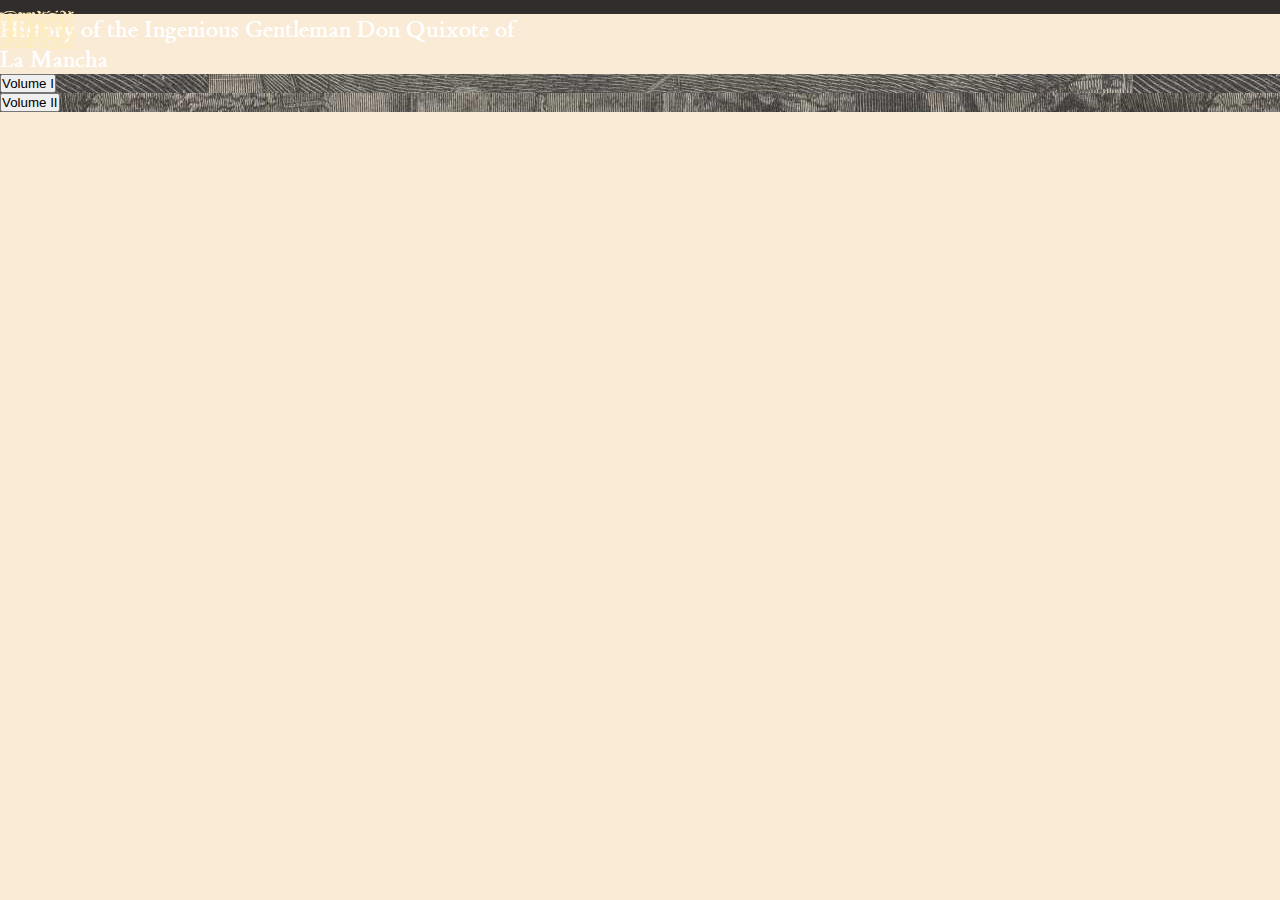
==== chapters/toc.html @ 5a873e10 "Add an HTML toc page for volumes" ====
<!DOCTYPE html>
<html lang="en">
  <head>
    <meta charset="utf-8"/>
    <title>Table of Contents</title>

    <link rel="stylesheet" type="text/css" href="../styles/css/main.css"/>
    <link rel="stylesheet" type="text/css" href="../styles/css/toc.css"/>
    <meta name="viewport" content="width=device-width, initial-scale=1">
  </head>

  <body class="toc">
    <body><main><h2>History of the Ingenious Gentleman Don Quixote of <br/> La Mancha</h2><div class="volume-container"><div class="cover" style="background-image: url('../img/p003.jpg');"><button class="volumesbtn volumesbtn-left" type="button">Volume I</button></div><div class="separator"></div><div class="cover" style="background-image: url('../img/p44c.jpg');"><button class="volumesbtn volumesbtn-right" type="button">Volume II</button></div></div></main></body>
    <nav class="navbar">
      <ul class="navbar-nav">
        <li class="nav-item">
          <a href="../index.html" class="nav-link">
            <img src="../img/extras/logo.png">
          </a>
        </li>
        <li class="nav-item">
          <a href="#" class="nav-link">
            <span class="link-text">Foreword</span>
          </a>
        </li>
      </ul>
    </nav>
  </body>
</html>
---- styles/css/main.css ----
@charset "UTF-8";

/* All the CSS files must be imported */

@import url('fonts.css');

* {
    margin: 0;
    padding: 0;
    box-sizing: border-box
}

main {
    margin-top: 0.85rem;
}

body {
    font-family: et-book;
    color: #ffffff;
    background-color: antiquewhite;
}

html::-webkit-scrollbar {
    width: 0;  /* Remove scrollbar space */
    background: transparent;  /* Optional: just make scrollbar invisible */
}
.container {
    -ms-overflow-style: none;  /* Internet Explorer 10+ */
    scrollbar-width: none;  /* Firefox */
}

/* Navigaiton Bar */

.navbar {
    position: absolute;
    background: rgba(46,41,41,0.9804);
    height: 0.85rem;
    top: 0;
    left: 0;
    width: 100%;
    transition: height 400ms ease;
}

.navbar-nav {
    list-style: none;
    padding: 0;
    margin: 0;
    display: flex;
    flex-direction: row;
    align-items: center;
    width: 100%;
}

.nav-item {
    width: 100%;
    margin-right: 1rem;
    font-size: 0.5rem;
}

.nav-item:last-child {
    margin-right: auto;
}

.nav-link {
    text-decoration: none;
    color: antiquewhite;
}

.link-text {
    display: inline;
    font-size: 0.5rem;
}

/* Responsive */

@media only screen and (min-width: 300px) and (max-width: 990px) {
    html {
	font-size: 25px;
    }

    main {
	margin-top: 2.5rem;
    }
}
---- styles/css/toc.css ----
@charset "UTF-8";

/* CSS files for Table of Contents */

@import url('fonts.css');
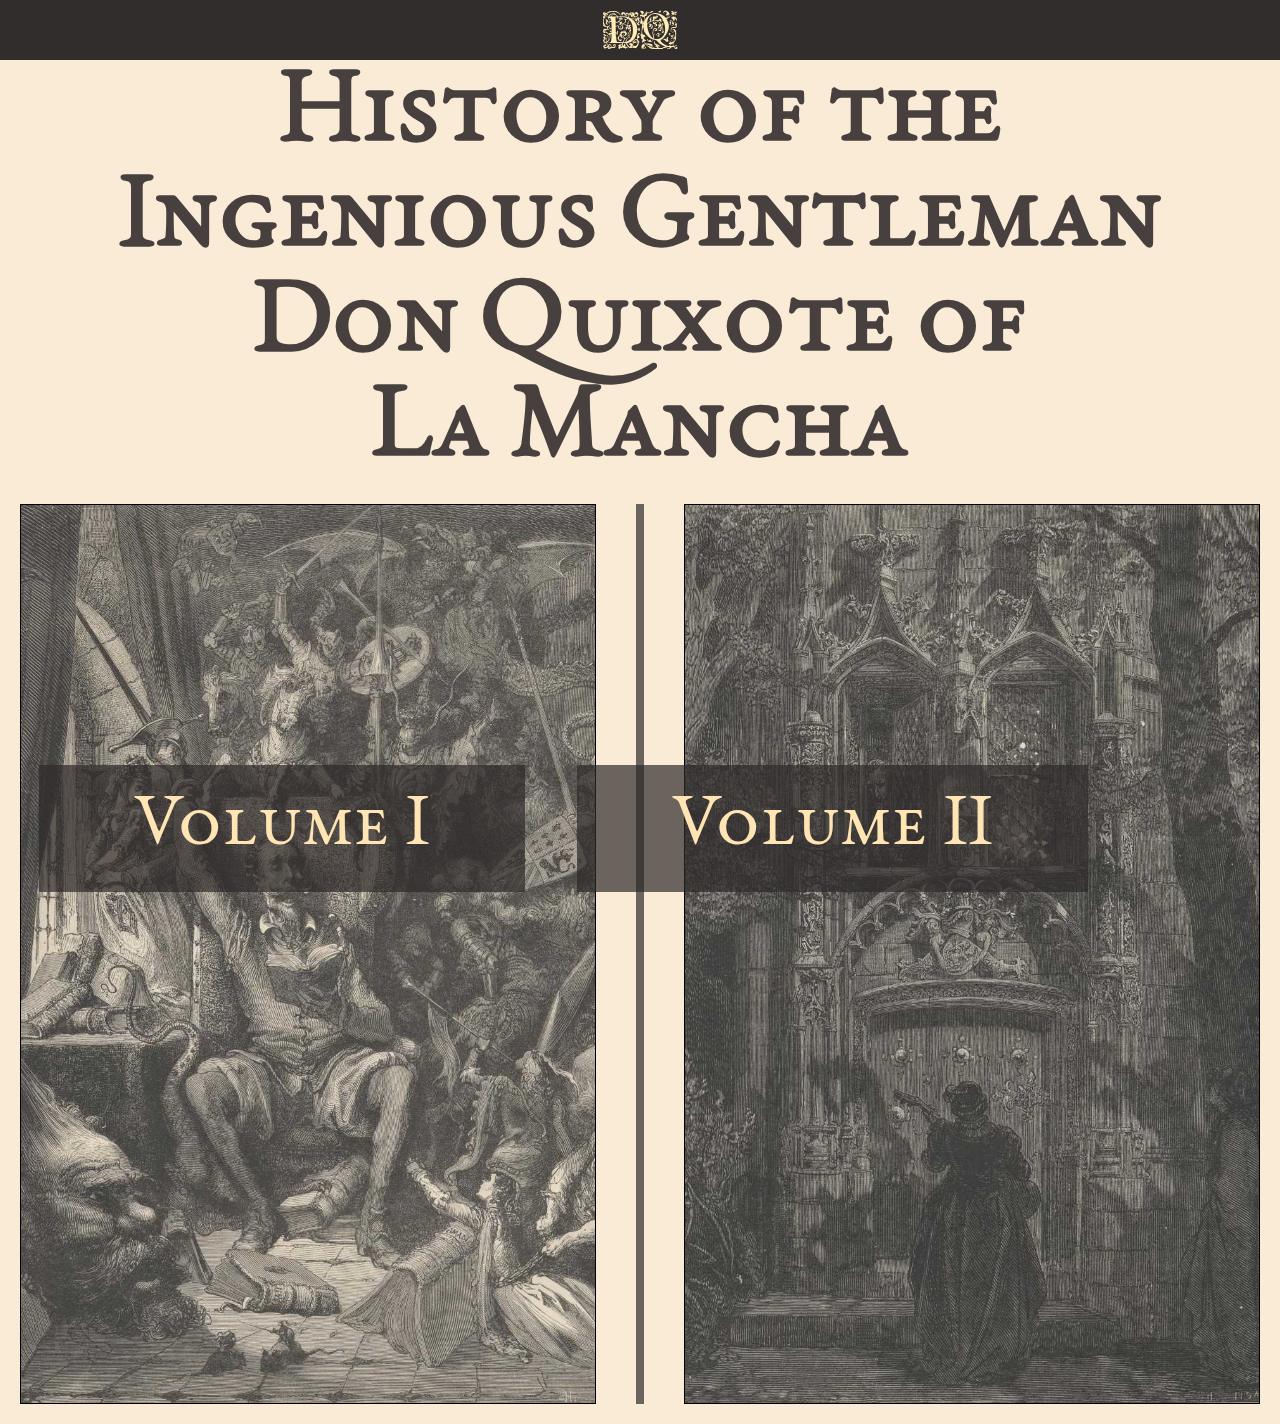
==== commit ac03d662: "Removing foreword." ====
--- a/chapters/toc.html
+++ b/chapters/toc.html
@@ -18,9 +18,9 @@
             <img src="../img/extras/logo.png">
           </a>
         </li>
-        <li class="nav-item">
-          <a href="#" class="nav-link">
-            <span class="link-text">Foreword</span>
+        <!-- <li class="nav-item"> -->
+        <!--   <a href="#" class="nav-link"> -->
+        <!--     <span class="link-text">Foreword</span> -->
           </a>
         </li>
       </ul>
--- a/styles/css/main.css
+++ b/styles/css/main.css
@@ -15,7 +15,7 @@
 }
 
 body {
-    font-family: et-book;
+    font-family: Garamond Libre;
     color: #ffffff;
     background-color: antiquewhite;
 }
--- a/styles/css/toc.css
+++ b/styles/css/toc.css
@@ -3,3 +3,83 @@
 /* CSS files for Table of Contents */
 
 @import url('fonts.css');
+
+html {
+    font-size: 70px;
+}
+
+body.toc {
+    background-color: antiquewhite;
+    text-align: center;
+}
+
+h2 {
+    margin-top: 5%;
+    font-family: EB Garamond;
+    /* font-size: 2.5em; */
+    color: rgba(46,41,41,0.8804);;
+    max-width: 95%;
+    text-align: center;
+    margin-left: 8%;
+    margin-right: 8%;
+}
+
+.volume-container {
+    /* margin-top: 6.5%; */
+    display: flex;
+    align-items: center;
+    justify-content: center;
+    gap: 40px;
+    padding: 20px;
+}
+
+.volume-container .cover {
+    width: 750px;
+    height: 900px;
+    background-size: cover;
+    background-position: center;
+    border: 1px solid black;
+}
+
+.volume-container .separator {
+    width: 10px;
+    height: 900px;
+    background-color: rgba(46,41,41,0.7004);
+}
+
+.volumesbtn {
+    position: relative;
+    background-color: rgba(46,41,41,0.7004);
+    font-family: EB Garamond;
+    font-size: 1.05em;
+    align-content: center;
+    color: #FFE5B4;
+    border: none;
+    padding-top: 27px;
+    padding-bottom: 27px;
+    padding-left: 95px;
+    padding-right: 95px;
+
+}
+
+.volumesbtn:hover,
+.volumesbtn:focus {
+    background-color: rgba(46,41,41,1) ;
+    transition: 0.15s;
+    border-color: #FFE5B4;
+    border-width: 3.5px;
+    border-style: solid;
+
+}
+
+.volumesbtn-left {
+    top: 85%;
+    right: 59%;
+    position: absolute;
+}
+
+.volumesbtn-right {
+    top: 85%;
+    right: 15%;
+    position: absolute;
+}
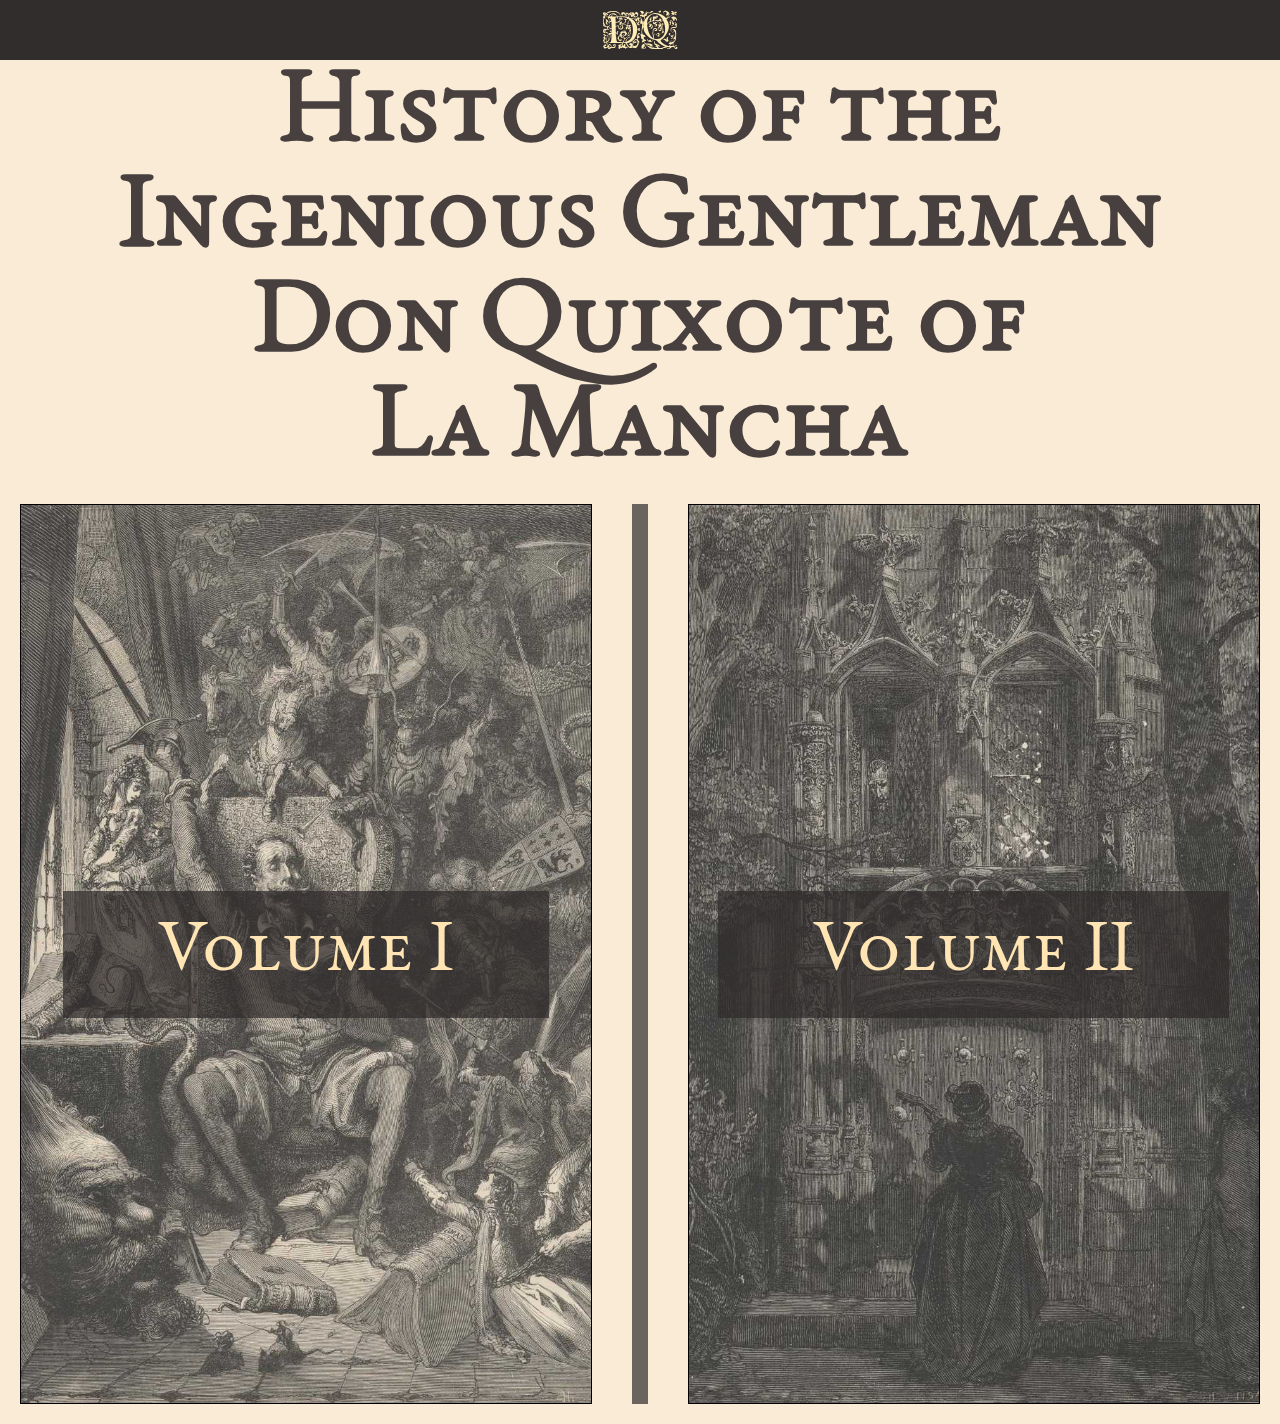
==== commit acfa9f3f: "Change volume buttons from manual position to flexbox." ====
--- a/chapters/toc.html
+++ b/chapters/toc.html
@@ -10,7 +10,7 @@
   </head>
 
   <body class="toc">
-    <body><main><h2>History of the Ingenious Gentleman Don Quixote of <br/> La Mancha</h2><div class="volume-container"><div class="cover" style="background-image: url('../img/p003.jpg');"><button class="volumesbtn volumesbtn-left" type="button">Volume I</button></div><div class="separator"></div><div class="cover" style="background-image: url('../img/p44c.jpg');"><button class="volumesbtn volumesbtn-right" type="button">Volume II</button></div></div></main></body>
+    <body><main><h2>History of the Ingenious Gentleman Don Quixote of <br/> La Mancha</h2><div class="volume-container"><div class="cover" style="background-image: url('../img/p003.jpg');"><button class="volumesbtn" type="button">Volume I</button></div><div class="separator"></div><div class="cover" style="background-image: url('../img/p44c.jpg');"><button class="volumesbtn" type="button">Volume II</button></div></div></main></body>
     <nav class="navbar">
       <ul class="navbar-nav">
         <li class="nav-item">
--- a/styles/css/toc.css
+++ b/styles/css/toc.css
@@ -39,12 +39,22 @@
     background-size: cover;
     background-position: center;
     border: 1px solid black;
+    display: flex;
+    justify-content: center;
+    align-items: center;
 }
 
 .volume-container .separator {
-    width: 10px;
+    width: 20px;
     height: 900px;
     background-color: rgba(46,41,41,0.7004);
+}
+
+.volume-container .cover:hover,
+.volume-container .cover:focus {
+    transition: 0.3s;
+    border-width: 25px;
+    border-color: rgba(46,41,41,0.5004);
 }
 
 .volumesbtn {
@@ -59,27 +69,14 @@
     padding-bottom: 27px;
     padding-left: 95px;
     padding-right: 95px;
-
 }
 
 .volumesbtn:hover,
 .volumesbtn:focus {
     background-color: rgba(46,41,41,1) ;
-    transition: 0.15s;
+    transition: 0.10s;
     border-color: #FFE5B4;
     border-width: 3.5px;
     border-style: solid;
 
 }
-
-.volumesbtn-left {
-    top: 85%;
-    right: 59%;
-    position: absolute;
-}
-
-.volumesbtn-right {
-    top: 85%;
-    right: 15%;
-    position: absolute;
-}
